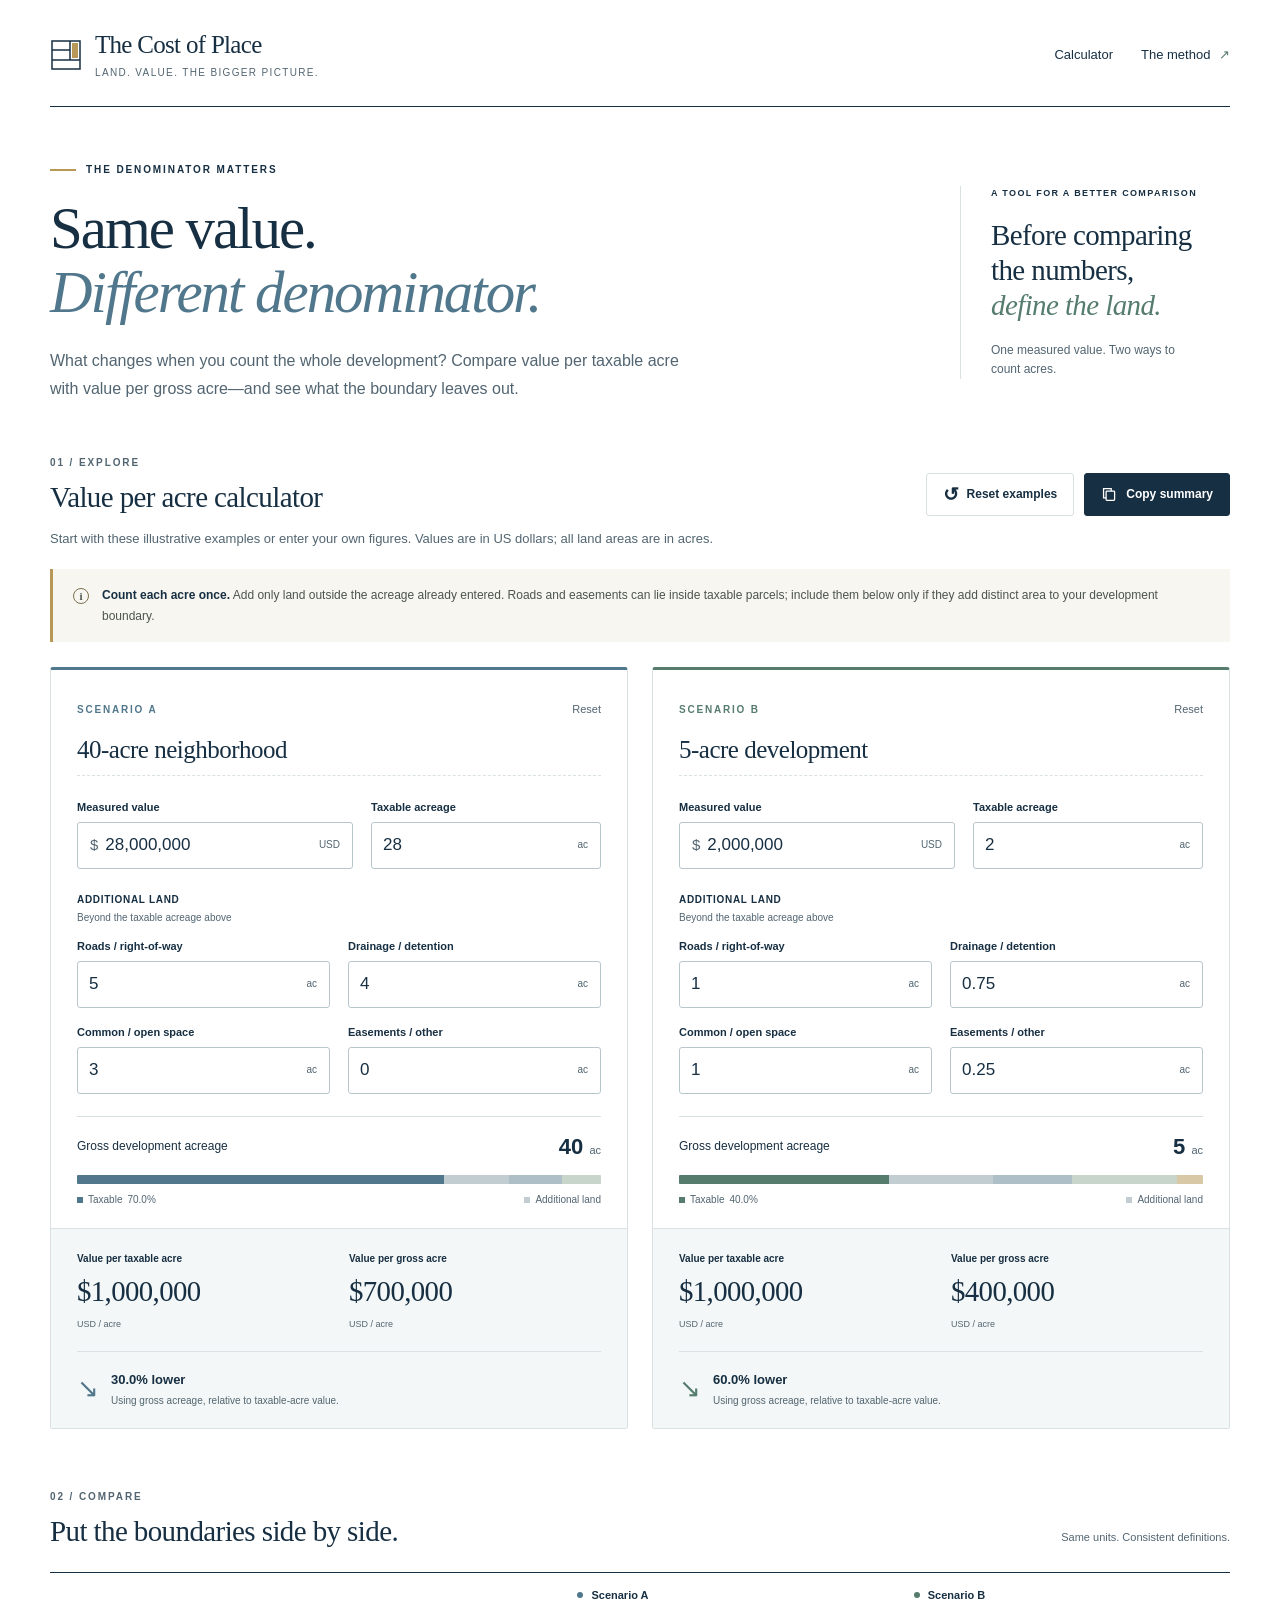
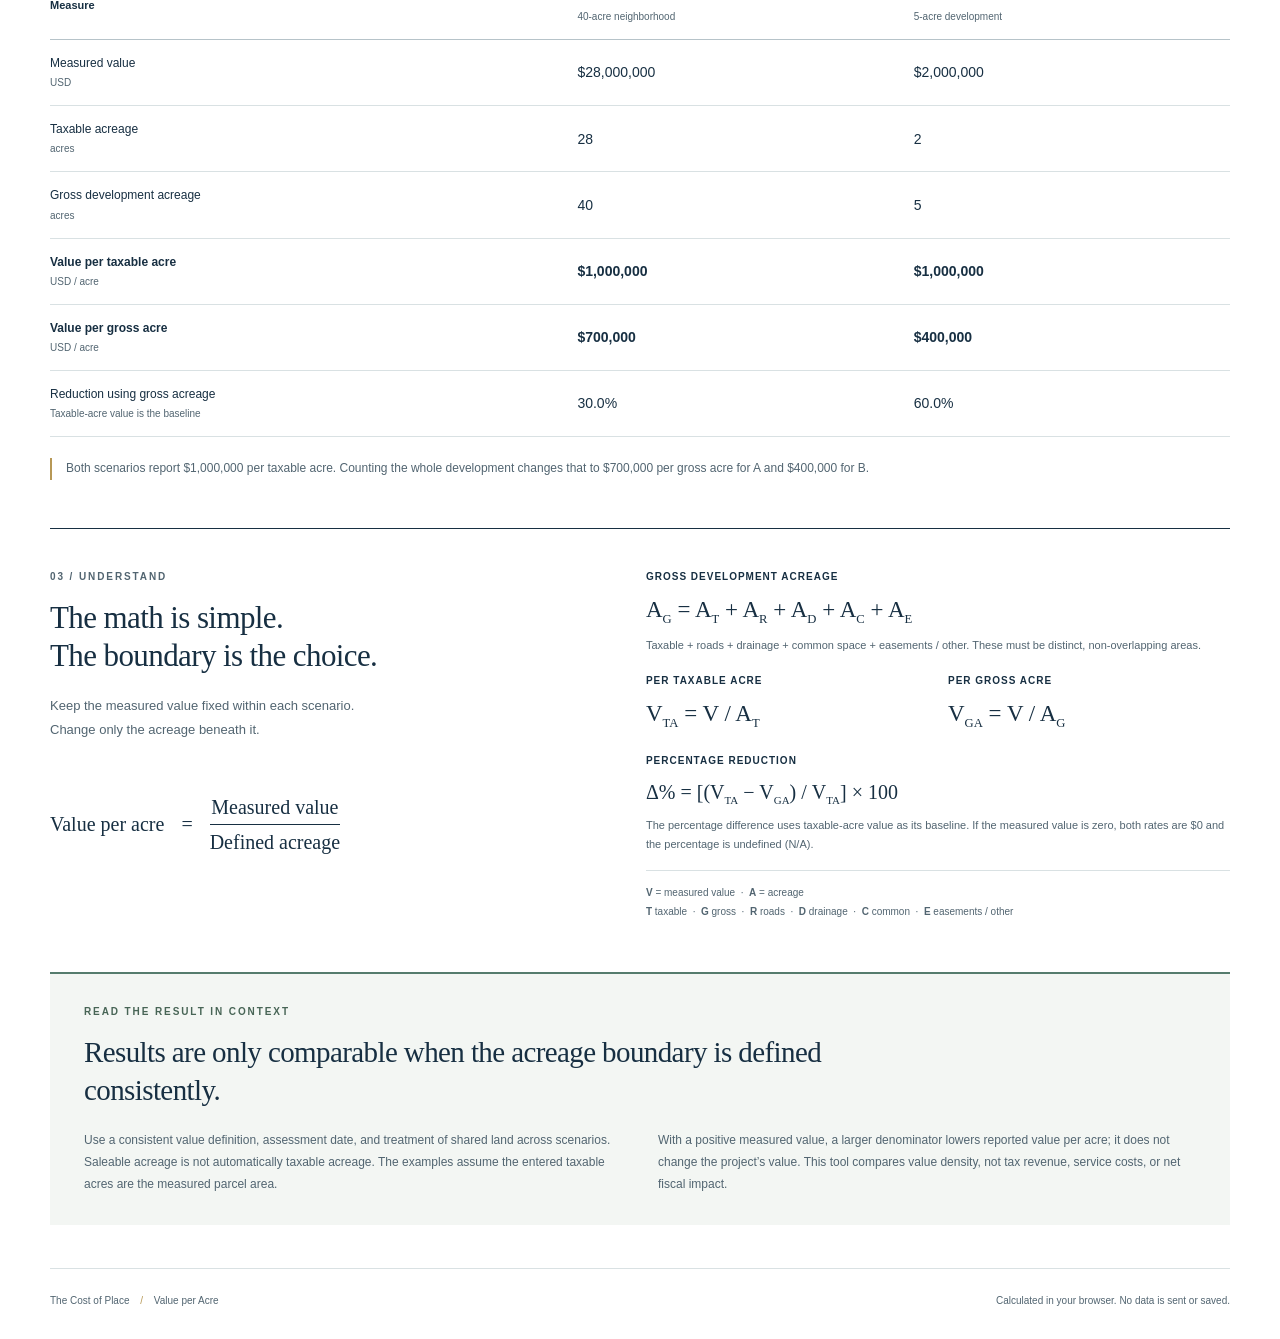
==== index.html @ 9e04745d "Publish Value per Acre calculator for The Citizen" ====
<!doctype html>
<html lang="en">
<head>
  <meta charset="utf-8">
  <meta name="viewport" content="width=device-width, initial-scale=1">
  <meta name="theme-color" content="#172f42">
  <meta name="description" content="Compare value per taxable acre and value per gross development acre. A transparent, two-scenario calculator from The Cost of Place.">
  <title>Value per Acre — The Cost of Place</title>
  <link rel="canonical" href="https://thecitizentx.github.io/value-per-acre/">
  <meta property="og:type" content="website">
  <meta property="og:title" content="Value per Acre — The Cost of Place">
  <meta property="og:description" content="Compare value per taxable acre with value per gross development acre. Same value. Different denominator.">
  <meta property="og:url" content="https://thecitizentx.github.io/value-per-acre/">
  <meta property="og:image" content="https://thecitizentx.github.io/value-per-acre/assets/value-per-acre-cta.png">
  <meta property="og:image:alt" content="Same value. Different denominator. Try the Value per Acre Calculator.">
  <meta name="twitter:card" content="summary_large_image">
  <link rel="icon" href="./favicon.svg" type="image/svg+xml">
  <link rel="stylesheet" href="./styles.css">
  <script src="./calculator.js" defer></script>
  <script src="./app.js" defer></script>
</head>
<body>
  <a class="skip-link" href="#calculator">Skip to calculator</a>
  <div class="page-shell">
    <header class="masthead">
      <a class="brand" href="#top" aria-label="The Cost of Place, top of page">
        <svg viewBox="0 0 32 32" width="32" height="32" aria-hidden="true"><path d="M2 2h28v28H2zM2 21h28M20 2v19M2 11h18" fill="none" stroke="currentColor" stroke-width="1.5"/><path d="M22 4h6v15h-6z" fill="#b79856"/></svg>
        <span>The Cost of Place<span class="brand-tagline">Land. Value. The bigger picture.</span></span>
      </a>
      <nav aria-label="Page navigation"><a href="#calculator">Calculator</a><a href="#method">The method <span aria-hidden="true">↗</span></a></nav>
    </header>

    <main id="top">
      <section class="intro" aria-labelledby="page-title">
        <div>
          <p class="eyebrow"><span class="gold-dash"></span> The denominator matters</p>
          <h1 id="page-title">Same value.<br><em>Different denominator.</em></h1>
          <p class="lede">What changes when you count the whole development? Compare value per taxable acre with value per gross acre—and see what the boundary leaves out.</p>
        </div>
        <aside class="intro-note">
          <span class="note-index">A tool for a better comparison</span>
          <p>Before comparing<br>the numbers,<br><em>define the land.</em></p>
          <span class="note-caption">One measured value. Two ways to count acres.</span>
        </aside>
      </section>

      <section id="calculator" aria-labelledby="calculator-title">
        <div class="section-heading">
          <div><p class="eyebrow">01 / Explore</p><h2 id="calculator-title">Value per acre calculator</h2></div>
          <div class="toolbar"><button class="button button-quiet" id="reset-all" type="button"><span aria-hidden="true">↺</span> Reset examples</button><button class="button button-primary" id="copy-summary" type="button"><svg viewBox="0 0 20 20" width="17" height="17" fill="none" stroke="currentColor" stroke-width="1.5" aria-hidden="true"><rect x="6" y="6" width="10" height="11" rx="1"/><path d="M12 6V3H3v11h3"/></svg> Copy summary</button></div>
        </div>
        <p class="section-description">Start with these illustrative examples or enter your own figures. Values are in US dollars; all land areas are in acres.</p>
        <div class="boundary-note" id="land-guidance"><span class="boundary-icon" aria-hidden="true">i</span><p><strong>Count each acre once.</strong> Add only land outside the acreage already entered. Roads and easements can lie inside taxable parcels; include them below only if they add distinct area to your development boundary.</p></div>
        <noscript><p class="noscript">Enable JavaScript to use the calculator. The formulas and methodology below remain available.</p></noscript>
        <div class="scenario-grid" id="scenarios"></div>
        <p class="status-line" id="action-status" role="status" aria-live="polite" aria-atomic="true"></p>
        <div class="manual-copy" id="manual-copy" hidden>
          <label for="summary-text">Your browser could not copy automatically. Select and copy this summary.</label>
          <textarea id="summary-text" rows="9" readonly></textarea>
          <button class="button button-quiet" id="close-copy" type="button">Close summary</button>
        </div>
        <p class="sr-only" id="calculation-status" role="status" aria-live="polite" aria-atomic="true"></p>
      </section>

      <section class="comparison-section" aria-labelledby="comparison-title">
        <div class="section-heading"><div><p class="eyebrow">02 / Compare</p><h2 id="comparison-title">Put the boundaries side by side.</h2></div><p class="small-note">Same units. Consistent definitions.</p></div>
        <div class="comparison-table-wrap" role="region" aria-label="Scenario comparison table" tabindex="0">
          <table class="comparison-table">
            <caption class="sr-only">Scenario inputs and calculated results, compared using the same metrics</caption>
            <thead><tr><th scope="col">Measure</th><th scope="col"><span class="scenario-dot dot-a" aria-hidden="true"></span> Scenario A<span id="compare-name-a" class="table-name"></span></th><th scope="col"><span class="scenario-dot dot-b" aria-hidden="true"></span> Scenario B<span id="compare-name-b" class="table-name"></span></th></tr></thead>
            <tbody>
              <tr><th scope="row">Measured value <span>USD</span></th><td data-compare="a-value">—</td><td data-compare="b-value">—</td></tr>
              <tr><th scope="row">Taxable acreage <span>acres</span></th><td data-compare="a-taxable">—</td><td data-compare="b-taxable">—</td></tr>
              <tr><th scope="row">Gross development acreage <span>acres</span></th><td data-compare="a-gross">—</td><td data-compare="b-gross">—</td></tr>
              <tr class="emphasis-row"><th scope="row">Value per taxable acre <span>USD / acre</span></th><td data-compare="a-taxableRate">—</td><td data-compare="b-taxableRate">—</td></tr>
              <tr class="emphasis-row"><th scope="row">Value per gross acre <span>USD / acre</span></th><td data-compare="a-grossRate">—</td><td data-compare="b-grossRate">—</td></tr>
              <tr><th scope="row">Reduction using gross acreage <span>Taxable-acre value is the baseline</span></th><td data-compare="a-reduction">—</td><td data-compare="b-reduction">—</td></tr>
            </tbody>
          </table>
        </div>
        <p class="comparison-reading" id="comparison-reading"></p>
      </section>

      <section class="method-section" id="method" aria-labelledby="method-title">
        <div class="method-intro"><p class="eyebrow">03 / Understand</p><h2 id="method-title">The math is simple.<br>The boundary is the choice.</h2><p>Keep the measured value fixed within each scenario. Change only the acreage beneath it.</p><div class="main-formula" aria-label="Value per acre equals measured value divided by defined acreage"><span>Value per acre</span><span aria-hidden="true">=</span><span class="fraction"><span>Measured value</span><span>Defined acreage</span></span></div></div>
        <div class="formula-list">
          <div class="formula-row"><h3>Gross development acreage</h3><p class="equation">A<sub>G</sub> = A<sub>T</sub> + A<sub>R</sub> + A<sub>D</sub> + A<sub>C</sub> + A<sub>E</sub></p><p>Taxable + roads + drainage + common space + easements / other. These must be distinct, non-overlapping areas.</p></div>
          <div class="formula-pair"><div class="formula-row"><h3>Per taxable acre</h3><p class="equation">V<sub>TA</sub> = V / A<sub>T</sub></p></div><div class="formula-row"><h3>Per gross acre</h3><p class="equation">V<sub>GA</sub> = V / A<sub>G</sub></p></div></div>
          <div class="formula-row"><h3>Percentage reduction</h3><p class="equation equation-percent">Δ% = [(V<sub>TA</sub> − V<sub>GA</sub>) / V<sub>TA</sub>] × 100</p><p>The percentage difference uses taxable-acre value as its baseline. If the measured value is zero, both rates are $0 and the percentage is undefined (N/A).</p></div>
          <p class="formula-key"><strong>V</strong> = measured value &nbsp;·&nbsp; <strong>A</strong> = acreage<br><strong>T</strong> taxable &nbsp;·&nbsp; <strong>G</strong> gross &nbsp;·&nbsp; <strong>R</strong> roads &nbsp;·&nbsp; <strong>D</strong> drainage &nbsp;·&nbsp; <strong>C</strong> common &nbsp;·&nbsp; <strong>E</strong> easements / other</p>
        </div>
      </section>

      <aside class="caveat" aria-labelledby="caveat-title"><p class="eyebrow">Read the result in context</p><h2 id="caveat-title">Results are only comparable when the acreage boundary is defined consistently.</h2><div class="caveat-columns"><p>Use a consistent value definition, assessment date, and treatment of shared land across scenarios. Saleable acreage is not automatically taxable acreage. The examples assume the entered taxable acres are the measured parcel area.</p><p>With a positive measured value, a larger denominator lowers reported value per acre; it does not change the project’s value. This tool compares value density, not tax revenue, service costs, or net fiscal impact.</p></div></aside>
    </main>
    <footer class="footer"><span>The Cost of Place <span class="footer-divider">/</span> Value per Acre</span><span>Calculated in your browser. No data is sent or saved.</span></footer>
  </div>

  <template id="scenario-template">
    <article class="scenario-card">
      <header class="scenario-header"><h3 class="scenario-label"></h3><button class="reset-scenario" type="button">Reset</button></header>
      <label class="sr-only name-label"></label><input class="scenario-name" type="text" maxlength="64" autocomplete="off" spellcheck="false">
      <fieldset><legend class="sr-only inputs-legend"></legend>
        <div class="primary-fields">
          <div class="field" data-field="value"><label>Measured value</label><div class="input-wrap"><span class="input-prefix" aria-hidden="true">$</span><input type="text" inputmode="decimal" autocomplete="off" spellcheck="false" maxlength="32" required><span class="input-unit" aria-hidden="true">USD</span></div><span class="field-error" hidden></span></div>
          <div class="field" data-field="taxable"><label>Taxable acreage</label><div class="input-wrap"><input type="text" inputmode="decimal" autocomplete="off" spellcheck="false" maxlength="32" required><span class="input-unit" aria-hidden="true">ac</span></div><span class="field-error" hidden></span></div>
        </div>
        <p class="additional-heading">Additional land <span>Beyond the taxable acreage above</span></p>
        <div class="additional-fields">
          <div class="field" data-field="roads"><label>Roads / right-of-way</label><div class="input-wrap"><input type="text" inputmode="decimal" autocomplete="off" spellcheck="false" maxlength="32" required><span class="input-unit" aria-hidden="true">ac</span></div><span class="field-error" hidden></span></div>
          <div class="field" data-field="drainage"><label>Drainage / detention</label><div class="input-wrap"><input type="text" inputmode="decimal" autocomplete="off" spellcheck="false" maxlength="32" required><span class="input-unit" aria-hidden="true">ac</span></div><span class="field-error" hidden></span></div>
          <div class="field" data-field="common"><label>Common / open space</label><div class="input-wrap"><input type="text" inputmode="decimal" autocomplete="off" spellcheck="false" maxlength="32" required><span class="input-unit" aria-hidden="true">ac</span></div><span class="field-error" hidden></span></div>
          <div class="field" data-field="easements"><label>Easements / other</label><div class="input-wrap"><input type="text" inputmode="decimal" autocomplete="off" spellcheck="false" maxlength="32" required><span class="input-unit" aria-hidden="true">ac</span></div><span class="field-error" hidden></span></div>
        </div>
      </fieldset>
      <div class="gross-total"><span>Gross development acreage</span><strong><output data-result="gross">—</output> <span>ac</span></strong></div>
      <div class="land-bar" role="img" aria-label="Acreage composition"></div>
      <div class="land-legend"><span><i class="legend-taxable" aria-hidden="true"></i>Taxable <output data-result="share">—</output></span><span><i class="legend-other" aria-hidden="true"></i>Additional land</span></div>
      <div class="results">
        <div class="rate-result"><h4>Value per taxable acre</h4><output data-result="taxableRate">—</output><span>USD / acre</span></div>
        <div class="rate-result"><h4>Value per gross acre</h4><output data-result="grossRate">—</output><span>USD / acre</span></div>
        <div class="reduction-result"><span class="reduction-arrow" aria-hidden="true">↘</span><p><strong data-result="reduction">—</strong><span data-result="explanation">Using gross development acreage</span></p></div>
      </div>
      <p class="scenario-validation" hidden>Correct the highlighted inputs to see this scenario’s results.</p>
    </article>
  </template>
</body>
</html>
---- styles.css ----
:root {
  color-scheme: light;
  --navy: #172f42;
  --muted: #526571;
  --blue: #50778b;
  --green: #557c6d;
  --gold: #b79856;
  --line: #d9e1e3;
  --soft: #f4f7f7;
  --error: #a13932;
  --serif: Georgia, "Times New Roman", serif;
  --sans: -apple-system, BlinkMacSystemFont, "Segoe UI", sans-serif;
}
* { box-sizing: border-box; }
html { scroll-behavior: smooth; scroll-padding-top: 28px; }
body { margin: 0; background: #fff; color: var(--navy); font: 15px/1.6 var(--sans); -webkit-font-smoothing: antialiased; }
button, input, textarea { font: inherit; }
button, a { -webkit-tap-highlight-color: transparent; }
button { cursor: pointer; }
button:disabled { cursor: not-allowed; opacity: .5; }
a { color: inherit; text-decoration-thickness: 1px; text-underline-offset: 4px; }
a:hover { color: var(--blue); }
:focus-visible { outline: 3px solid var(--blue); outline-offset: 4px; }
[hidden] { display: none !important; }
h1, h2, h3, h4, p { margin: 0; }
svg { flex-shrink: 0; }
.page-shell { width: min(1180px, calc(100% - 96px)); margin: 0 auto; }
.sr-only { position: absolute; width: 1px; height: 1px; padding: 0; margin: -1px; overflow: hidden; clip-path: inset(50%); white-space: nowrap; border: 0; }
.skip-link { position: fixed; left: 12px; top: -100px; z-index: 10; padding: 10px 18px; background: var(--navy); color: white; }
.skip-link:focus { top: 12px; }
.masthead { display: flex; align-items: center; justify-content: space-between; gap: 24px; padding: 30px 0 26px; border-bottom: 1px solid var(--navy); }
.brand { display: inline-flex; gap: 13px; align-items: center; text-decoration: none; font: 25px/1.2 var(--serif); letter-spacing: -.7px; }
.brand-tagline { display: block; margin-top: 6px; color: var(--muted); font: 10px/1.4 var(--sans); letter-spacing: 1.35px; text-transform: uppercase; }
nav { display: flex; gap: 28px; font-size: 13px; }
nav a { text-decoration: none; }
nav a:hover { text-decoration: underline; }
nav span { padding-left: 5px; color: var(--green); }
.intro { display: grid; grid-template-columns: 1fr 270px; gap: 60px; padding: 55px 0 52px; }
.eyebrow { font-size: 10px; font-weight: 700; letter-spacing: 1.9px; text-transform: uppercase; }
.intro .eyebrow { display: flex; align-items: center; gap: 10px; margin-bottom: 19px; }
.gold-dash { width: 26px; height: 2px; background: var(--gold); }
h1 { font: normal clamp(42px, 4.6vw, 61px)/1.09 var(--serif); letter-spacing: -2px; }
h1 em { font-weight: normal; color: var(--blue); }
.lede { max-width: 650px; color: var(--muted); font-size: 16px; line-height: 1.75; margin-top: 22px; }
.intro-note { border-left: 1px solid var(--line); padding-left: 30px; align-self: center; }
.note-index { display: block; font-size: 9px; text-transform: uppercase; letter-spacing: 1.35px; font-weight: 700; }
.intro-note p { margin: 17px 0; font: 29px/1.22 var(--serif); letter-spacing: -.6px; }
.intro-note em { color: var(--green); }
.note-caption { color: var(--muted); display: block; max-width: 190px; font-size: 12px; line-height: 1.6; }
.section-heading { display: flex; align-items: end; justify-content: space-between; gap: 24px; }
.section-heading .eyebrow { color: var(--muted); margin-bottom: 8px; }
h2 { font: normal 29px/1.25 var(--serif); letter-spacing: -.6px; }
.toolbar { display: flex; flex-wrap: wrap; justify-content: flex-end; gap: 10px; }
.button { min-height: 43px; padding: 10px 16px; border: 1px solid var(--line); border-radius: 3px; font-size: 12px; font-weight: 600; display: inline-flex; align-items: center; justify-content: center; gap: 8px; line-height: 1.4; transition: background-color .15s; }
.button-primary { color: #fff; background: var(--navy); border-color: var(--navy); }
.button-primary:hover:not(:disabled) { background: #2b4b60; }
.button-quiet { background: white; color: var(--navy); }
.button-quiet:hover { background: var(--soft); }
.button-quiet > span { font-size: 19px; line-height: 1; }
.section-description { color: var(--muted); font-size: 13px; margin: 13px 0 20px; }
.boundary-note { background: #f7f6f0; display: flex; gap: 13px; padding: 16px 20px; border-left: 3px solid var(--gold); margin-bottom: 25px; font-size: 12px; line-height: 1.7; color: #4c544f; }
.boundary-note strong { color: var(--navy); }
.boundary-icon { flex: 0 0 16px; height: 16px; margin-top: 3px; display: inline-flex; align-items: center; justify-content: center; border: 1px solid #7b704f; border-radius: 50%; font: bold 11px/1 var(--serif); }
.scenario-grid { display: grid; grid-template-columns: repeat(2, minmax(0, 1fr)); gap: 24px; }
.scenario-card { --accent: var(--blue); min-width: 0; border: 1px solid var(--line); border-top: 3px solid var(--accent); padding: 24px 26px 0; border-radius: 3px; }
.scenario-card[data-scenario="b"] { --accent: var(--green); }
.scenario-header { display: flex; justify-content: space-between; align-items: center; }
.scenario-label { color: var(--accent); font-size: 10px; font-weight: 750; letter-spacing: 1.8px; text-transform: uppercase; }
.reset-scenario { color: var(--muted); padding: 6px 8px; margin-right: -8px; border: 0; border-radius: 2px; background: transparent; font-size: 11px; min-height: 32px; }
.reset-scenario:hover { color: var(--navy); background: var(--soft); }
.scenario-name { width: 100%; padding: 4px 0 8px; border: 0; border-bottom: 1px dashed var(--line); border-radius: 0; color: var(--navy); background: white; font: 25px/1.3 var(--serif); letter-spacing: -.5px; margin: 4px 0 24px; text-overflow: ellipsis; }
.scenario-name:hover { border-bottom-color: var(--accent); }
fieldset { padding: 0; margin: 0; border: 0; min-width: 0; }
.primary-fields { display: grid; grid-template-columns: 1.2fr 1fr; gap: 18px; }
.additional-fields { display: grid; grid-template-columns: repeat(2, minmax(0, 1fr)); gap: 17px 18px; }
.field { min-width: 0; }
.field label { display: block; margin-bottom: 7px; font-size: 11px; line-height: 1.4; font-weight: 600; }
.input-wrap { display: flex; align-items: center; min-width: 0; border: 1px solid #b8c7cd; border-radius: 3px; background: #fff; }
.input-wrap:focus-within { border-color: var(--accent); outline: 2px solid var(--accent); outline-offset: 1px; }
.input-wrap input { border: 0; outline: 0; background: transparent; color: var(--navy); width: 100%; min-width: 0; padding: 10px 11px; font-size: 17px; line-height: 1.45; font-variant-numeric: tabular-nums; }
.input-prefix { padding-left: 12px; font-size: 15px; color: var(--muted); }
.input-prefix + input { padding-left: 7px; }
.input-unit { padding-right: 12px; color: var(--muted); font-size: 10px; flex: 0 0 auto; }
.input-wrap:has([aria-invalid="true"]) { border-color: var(--error); background: #fff9f8; }
.field-error { display: block; color: var(--error); font-size: 11px; margin-top: 6px; line-height: 1.45; }
.additional-heading { margin: 23px 0 13px; font-size: 10px; font-weight: 650; letter-spacing: .7px; text-transform: uppercase; }
.additional-heading span { display: block; margin-top: 2px; font-size: 10px; color: var(--muted); font-weight: 400; text-transform: none; letter-spacing: 0; }
.gross-total { display: flex; justify-content: space-between; align-items: center; gap: 12px; border-top: 1px solid var(--line); margin-top: 22px; padding: 17px 0 15px; font-size: 12px; }
.gross-total strong { font-size: 22px; line-height: 1.2; white-space: nowrap; font-variant-numeric: tabular-nums; }
.gross-total strong span { font-size: 11px; font-weight: normal; color: var(--muted); }
.land-bar { display: flex; height: 9px; overflow: hidden; background: #e8edee; border-radius: 1px; }
.land-segment { height: 100%; }
.segment-taxable { background: var(--accent); }
.segment-roads { background: #c1cdd0; }
.segment-drainage { background: #aebfc7; }
.segment-common { background: #c8d5ca; }
.segment-easements { background: #d8c8a5; }
.land-legend { display: flex; justify-content: space-between; flex-wrap: wrap; gap: 5px 14px; font-size: 10px; color: var(--muted); margin: 8px 0 20px; }
.land-legend > span { display: flex; align-items: center; gap: 5px; }
.land-legend i { display: inline-block; height: 6px; width: 6px; }
.legend-taxable { background: var(--accent); }
.legend-other { background: #c1cdd0; }
.results { display: grid; grid-template-columns: repeat(2, minmax(0, 1fr)); column-gap: 20px; background: var(--soft); margin: 0 -26px; padding: 22px 26px 20px; border-top: 1px solid var(--line); border-radius: 0 0 3px 3px; }
.rate-result h4 { font-size: 10px; font-weight: 600; margin-bottom: 7px; }
.rate-result output { display: block; font: normal clamp(24px, 2.25vw, 30px)/1.25 var(--serif); letter-spacing: -.6px; font-variant-numeric: tabular-nums; overflow-wrap: anywhere; }
.rate-result > span { font-size: 9px; color: var(--muted); }
.reduction-result { display: flex; align-items: center; gap: 12px; grid-column: 1 / -1; margin-top: 17px; border-top: 1px solid var(--line); padding-top: 15px; }
.reduction-arrow { font-size: 26px; color: var(--accent); line-height: 1; }
.reduction-result strong { font-size: 13px; font-weight: 700; }
.reduction-result p > span { display: block; font-size: 10px; color: var(--muted); line-height: 1.5; margin-top: 2px; }
.scenario-validation { color: var(--error); font-size: 12px; padding: 15px 0; }
.status-line { min-height: 22px; margin-top: 10px; font-size: 12px; color: var(--green); }
.manual-copy { margin-top: 12px; padding: 18px; border: 1px solid var(--line); background: var(--soft); }
.manual-copy label { display: block; font-size: 13px; margin-bottom: 12px; }
.manual-copy textarea { width: 100%; resize: vertical; color: var(--navy); background: white; border: 1px solid var(--line); padding: 12px; margin-bottom: 10px; font-size: 14px; }
.comparison-section { padding: 28px 0 48px; }
.small-note { color: var(--muted); font-size: 11px; padding-bottom: 3px; }
.comparison-table-wrap { width: 100%; overflow-x: auto; margin-top: 23px; }
.comparison-table { width: 100%; border-collapse: collapse; text-align: left; table-layout: fixed; }
.comparison-table th, .comparison-table td { padding: 14px 20px; border-bottom: 1px solid var(--line); vertical-align: middle; }
.comparison-table th:first-child { padding-left: 0; width: 43%; }
.comparison-table th:last-child, .comparison-table td:last-child { padding-right: 0; }
.comparison-table thead th { border-top: 1px solid var(--navy); border-bottom-color: #b6c3c9; font-size: 11px; font-weight: 650; }
.comparison-table tbody th { font-size: 12px; font-weight: 500; }
.comparison-table tbody th span { display: block; font-size: 10px; color: var(--muted); font-weight: normal; margin-top: 2px; }
.comparison-table td { font-size: 14px; font-variant-numeric: tabular-nums; overflow-wrap: anywhere; }
.table-name { display: block; margin-top: 4px; color: var(--muted); font-size: 10px; font-weight: 400; overflow-wrap: anywhere; }
.scenario-dot { display: inline-block; height: 6px; width: 6px; margin-right: 5px; border-radius: 50%; vertical-align: 1px; }
.dot-a { background: var(--blue); }
.dot-b { background: var(--green); }
.comparison-table .emphasis-row th { font-weight: 650; }
.emphasis-row td { color: var(--navy); font-weight: 650; }
.comparison-reading { border-left: 2px solid var(--gold); padding-left: 14px; margin-top: 21px; color: var(--muted); font-size: 12px; line-height: 1.8; max-width: 850px; }
.method-section { padding: 40px 0 43px; border-top: 1px solid var(--navy); display: grid; grid-template-columns: 1fr 1.1fr; gap: 65px; }
.method-intro .eyebrow { margin-bottom: 14px; color: var(--muted); }
.method-intro h2 { font-size: 31px; line-height: 1.25; }
.method-intro > p:not(.eyebrow) { font-size: 13px; line-height: 1.8; color: var(--muted); max-width: 330px; margin-top: 18px; }
.main-formula { display: flex; align-items: center; gap: 17px; margin-top: 27px; padding: 22px 0; font: 20px/1.3 var(--serif); }
.fraction { display: inline-flex; flex-direction: column; text-align: center; }
.fraction > span { padding: 4px 0; }
.fraction > span:first-child { border-bottom: 1px solid var(--navy); }
.formula-row h3 { font-size: 10px; text-transform: uppercase; letter-spacing: 1px; font-weight: 650; }
.formula-row p:not(.equation) { color: var(--muted); font-size: 11px; line-height: 1.7; }
.equation { margin: 8px 0; font: 23px/1.5 var(--serif); }
.equation sub { font-size: .55em; }
.equation-percent { font-size: 20px; }
.formula-pair { display: grid; grid-template-columns: 1fr 1fr; gap: 20px; padding: 18px 0 12px; }
.formula-key { font-size: 10px; line-height: 1.9; color: var(--muted); border-top: 1px solid var(--line); margin-top: 17px; padding-top: 12px; }
.caveat { padding: 30px 34px; background: #f3f6f3; border-top: 2px solid var(--green); margin: 8px 0 43px; }
.caveat .eyebrow { color: #486556; margin-bottom: 14px; }
.caveat h2 { max-width: 820px; font-size: 29px; line-height: 1.3; }
.caveat-columns { display: grid; grid-template-columns: repeat(2, minmax(0, 1fr)); gap: 36px; margin-top: 19px; color: var(--muted); font-size: 12px; line-height: 1.85; }
.footer { display: flex; align-items: center; justify-content: space-between; gap: 20px; border-top: 1px solid var(--line); padding: 24px 0 30px; font-size: 10px; color: var(--muted); }
.footer-divider { margin: 0 8px; color: var(--gold); }
.noscript { padding: 20px; color: var(--error); border: 1px solid var(--error); margin-bottom: 20px; }
@media (min-width: 1400px) { .intro { padding-top: 66px; padding-bottom: 61px; } }
@media (max-width: 1000px) {
  .page-shell { width: calc(100% - 56px); }
  .intro { grid-template-columns: 1fr 215px; gap: 35px; }
  .intro-note { padding-left: 25px; }
  .intro-note p { font-size: 26px; }
  .scenario-grid { gap: 18px; }
  .scenario-card { padding: 21px 20px 0; }
  .results { margin-left: -20px; margin-right: -20px; padding: 20px; column-gap: 14px; }
  .primary-fields { grid-template-columns: 1fr; gap: 15px; }
  .additional-fields { gap: 15px 12px; }
  .field label { font-size: 10px; min-height: 28px; display: flex; align-items: end; }
  .primary-fields .field label { min-height: 0; }
  .method-section { gap: 35px; }
  .main-formula { font-size: 18px; gap: 11px; }
}
@media (max-width: 760px) {
  .page-shell { width: calc(100% - 36px); }
  .masthead { padding: 23px 0; }
  .brand { font-size: 22px; }
  .brand-tagline { font-size: 8px; letter-spacing: 1.1px; }
  nav { gap: 15px; font-size: 11px; }
  nav a:first-child { display: none; }
  .intro { grid-template-columns: 1fr; padding: 38px 0 36px; gap: 0; }
  h1 { font-size: clamp(38px, 7.5vw, 56px); letter-spacing: -1.4px; }
  .lede { font-size: 14px; }
  .intro-note { display: none; }
  h2 { font-size: 26px; }
  .section-heading { align-items: flex-start; flex-direction: column; gap: 17px; }
  .toolbar { justify-content: flex-start; }
  .section-description { font-size: 12px; }
  .boundary-note { padding: 14px; font-size: 11px; }
  .scenario-grid { grid-template-columns: 1fr; gap: 24px; }
  .scenario-card { padding: 20px 22px 0; }
  .scenario-name { font-size: 27px; }
  .primary-fields { grid-template-columns: 1.25fr 1fr; gap: 16px; }
  .additional-fields { gap: 17px 16px; }
  .field label { min-height: 0; font-size: 11px; display: block; }
  .results { margin-left: -22px; margin-right: -22px; padding: 21px 22px; }
  .rate-result output { font-size: 29px; }
  .rate-result h4 { font-size: 11px; }
  .small-note { display: none; }
  .comparison-section { padding: 22px 0 35px; }
  .comparison-table th, .comparison-table td { padding: 12px 10px; }
  .comparison-table th:first-child { width: 40%; }
  .comparison-table tbody th { font-size: 11px; }
  .comparison-table td { font-size: 12px; }
  .comparison-table thead th { font-size: 10px; }
  .table-name { font-size: 9px; }
  .method-section { grid-template-columns: 1fr; padding: 30px 0; gap: 28px; }
  .method-intro h2 { font-size: 29px; }
  .method-intro > p:not(.eyebrow) { max-width: 450px; }
  .main-formula { margin-top: 17px; padding: 12px 0 0; font-size: 21px; }
  .formula-list { border-top: 1px solid var(--line); padding-top: 25px; }
  .caveat { margin-bottom: 28px; padding: 24px; }
  .caveat h2 { font-size: 25px; }
  .caveat-columns { grid-template-columns: 1fr; gap: 13px; }
  .footer { flex-direction: column; align-items: flex-start; gap: 9px; }
}
@media (max-width: 390px) {
  .page-shell { width: calc(100% - 28px); }
  .brand { font-size: 20px; gap: 9px; }
  .brand svg { width: 27px; height: 27px; }
  nav { font-size: 10px; }
  h1 { font-size: 36px; }
  .scenario-card { padding-left: 17px; padding-right: 17px; }
  .primary-fields { grid-template-columns: 1fr; }
  .additional-fields { column-gap: 12px; }
  .field label { font-size: 10px; }
  .results { margin-left: -17px; margin-right: -17px; padding-left: 17px; padding-right: 17px; }
  .rate-result output { font-size: 24px; }
  .rate-result h4 { font-size: 10px; }
  .gross-total { font-size: 11px; }
  .main-formula { font-size: 19px; gap: 11px; }
  .equation { font-size: 22px; }
  .equation-percent { font-size: 18px; }
  .comparison-table th, .comparison-table td { padding-left: 7px; padding-right: 7px; }
}
@media (prefers-reduced-motion: reduce) { html { scroll-behavior: auto; } *, *::before, *::after { transition: none !important; } }
@media print {
  .page-shell { width: 100%; }
  nav, .toolbar, .reset-scenario, .status-line, .manual-copy, .skip-link { display: none; }
  .intro { padding: 22px 0; }
  .intro-note { display: none; }
  .scenario-grid { grid-template-columns: 1fr 1fr; }
  .scenario-card, .method-section, .caveat { break-inside: avoid; }
  .scenario-name, .input-wrap { border-color: #aaa; }
  .comparison-section { padding-top: 15px; }
  .footer { padding-bottom: 0; }
}
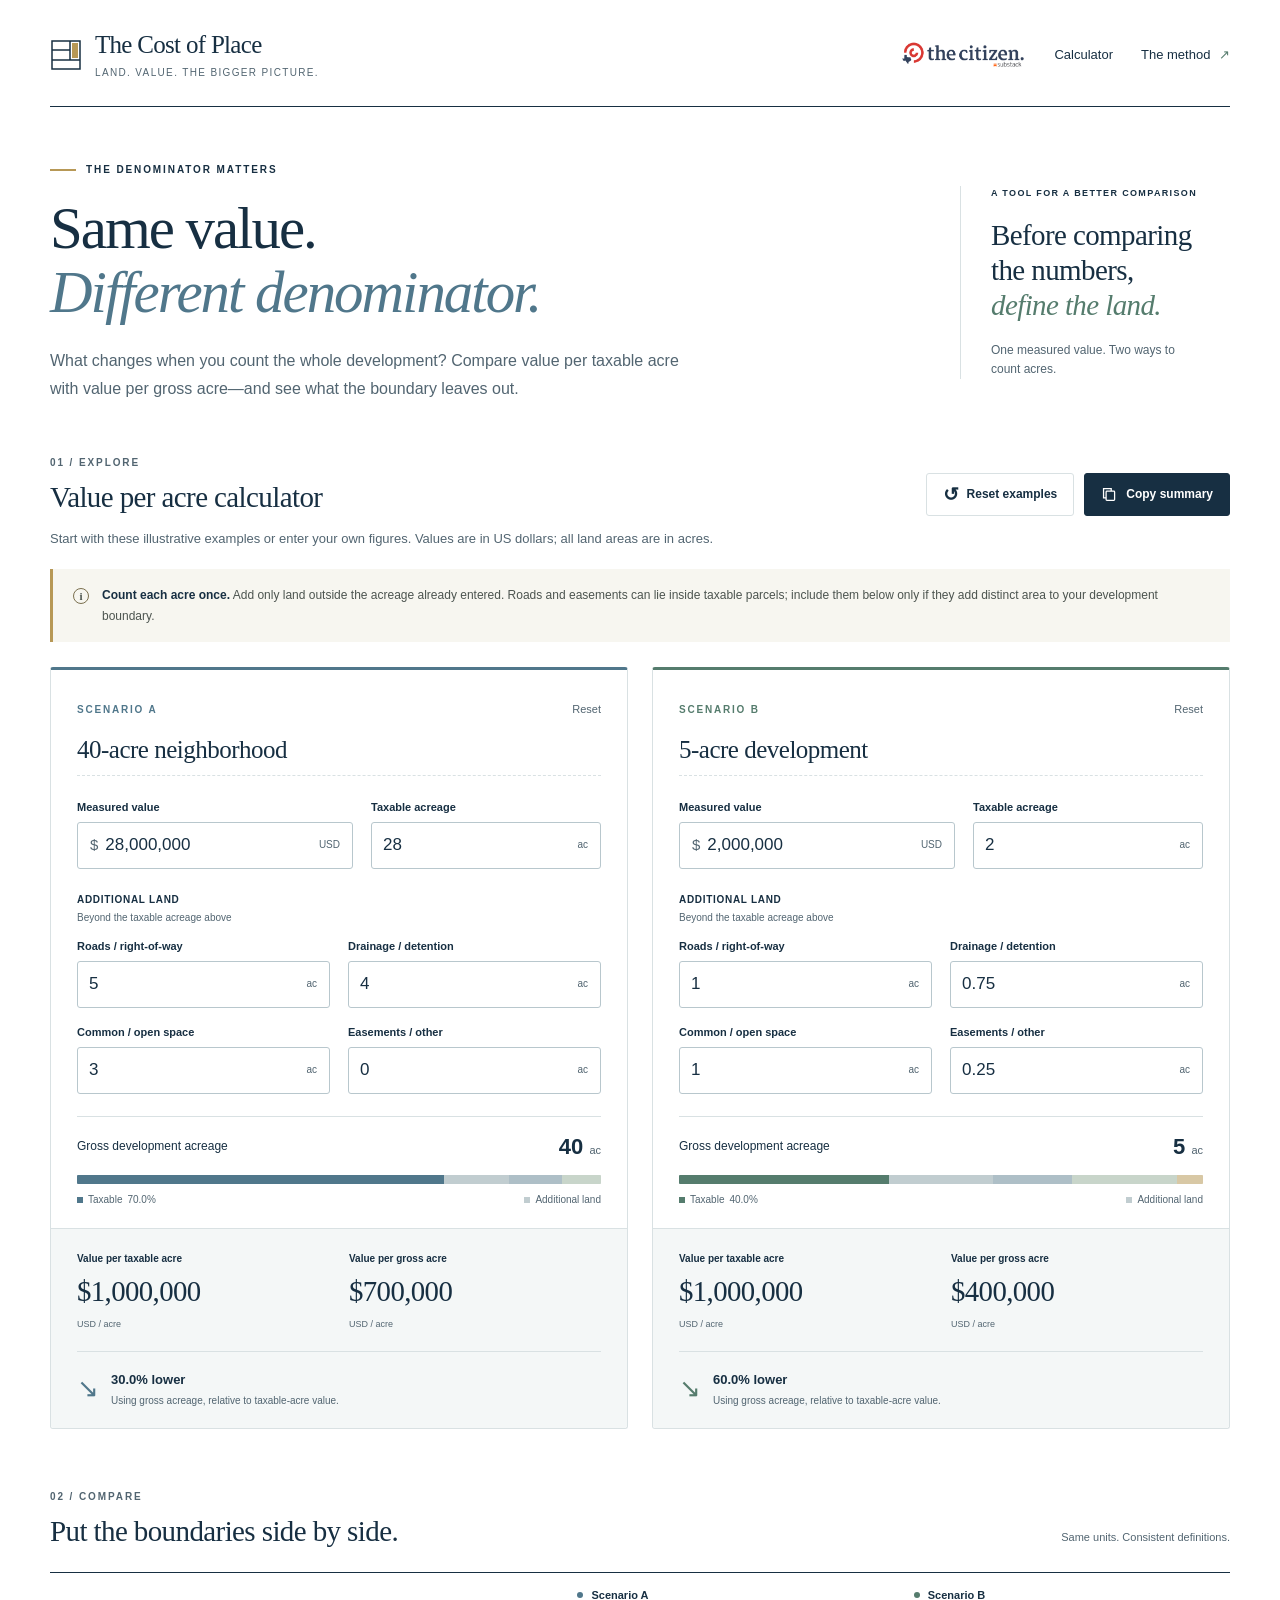
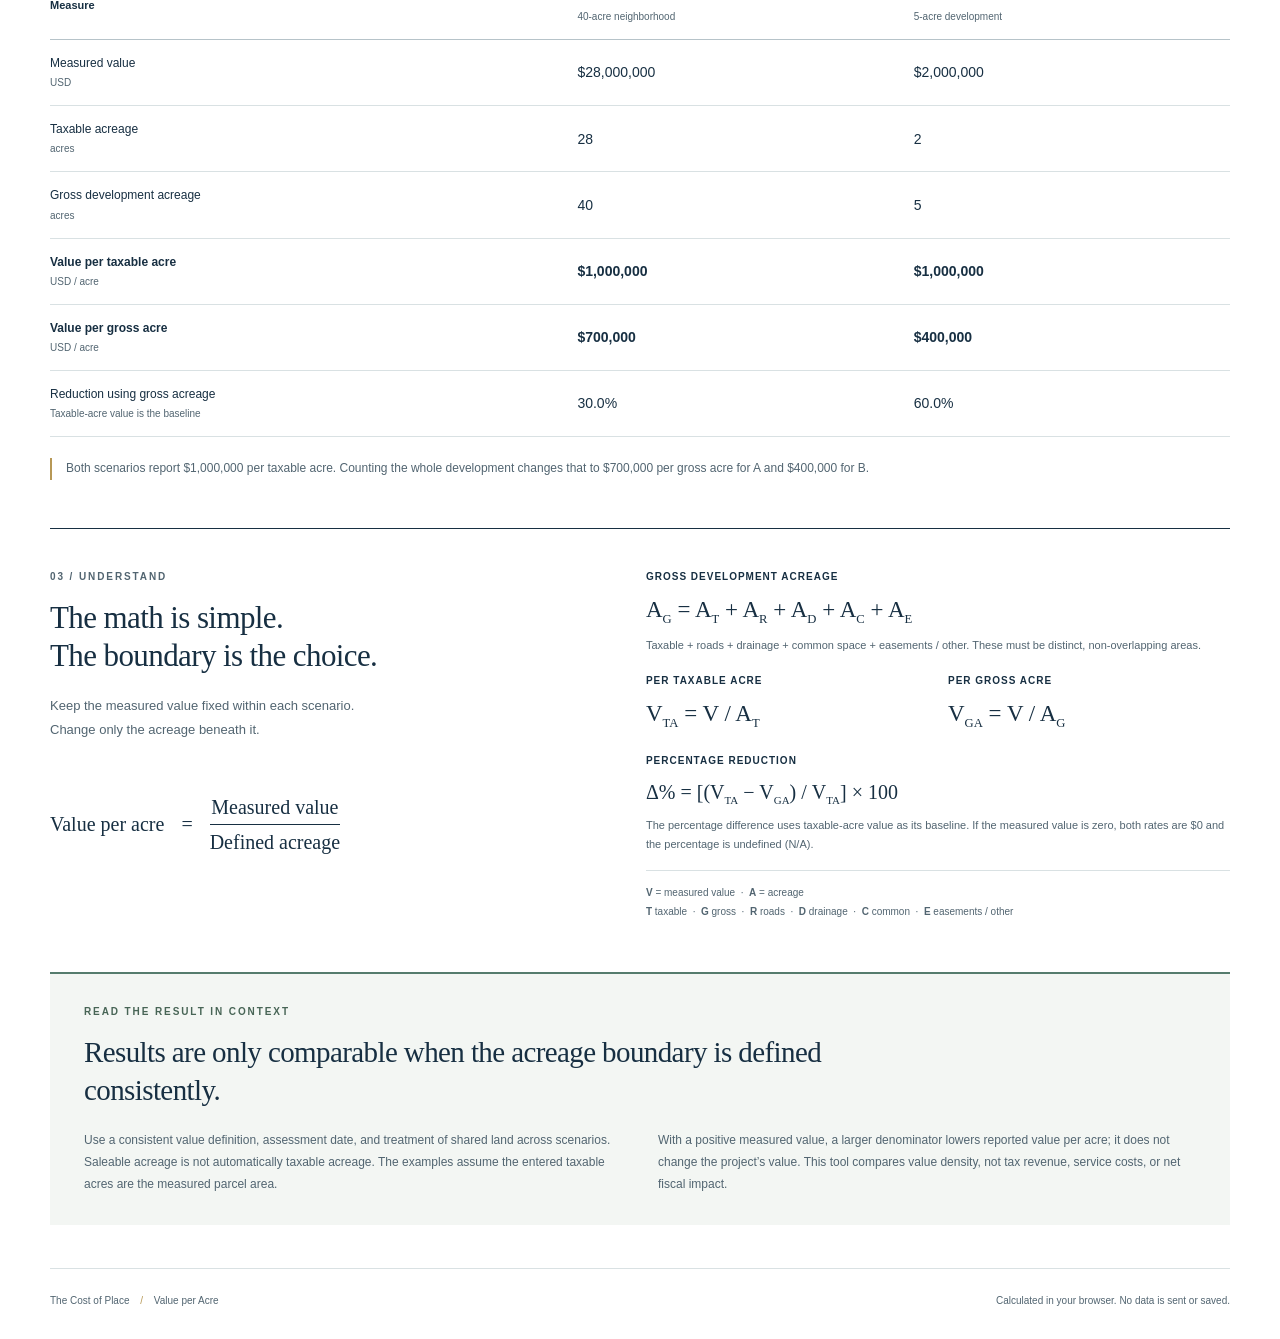
==== commit 9fb19f11: "Add Citizen logo and use the Citizen custom-domain URL" ====
--- a/index.html
+++ b/index.html
@@ -6,12 +6,12 @@
   <meta name="theme-color" content="#172f42">
   <meta name="description" content="Compare value per taxable acre and value per gross development acre. A transparent, two-scenario calculator from The Cost of Place.">
   <title>Value per Acre — The Cost of Place</title>
-  <link rel="canonical" href="https://thecitizentx.github.io/value-per-acre/">
+  <link rel="canonical" href="https://visuals.thecitizentx.com/value-per-acre/">
   <meta property="og:type" content="website">
   <meta property="og:title" content="Value per Acre — The Cost of Place">
   <meta property="og:description" content="Compare value per taxable acre with value per gross development acre. Same value. Different denominator.">
-  <meta property="og:url" content="https://thecitizentx.github.io/value-per-acre/">
-  <meta property="og:image" content="https://thecitizentx.github.io/value-per-acre/assets/value-per-acre-cta.png">
+  <meta property="og:url" content="https://visuals.thecitizentx.com/value-per-acre/">
+  <meta property="og:image" content="https://visuals.thecitizentx.com/value-per-acre/assets/value-per-acre-cta.png">
   <meta property="og:image:alt" content="Same value. Different denominator. Try the Value per Acre Calculator.">
   <meta name="twitter:card" content="summary_large_image">
   <link rel="icon" href="./favicon.svg" type="image/svg+xml">
@@ -27,7 +27,13 @@
         <svg viewBox="0 0 32 32" width="32" height="32" aria-hidden="true"><path d="M2 2h28v28H2zM2 21h28M20 2v19M2 11h18" fill="none" stroke="currentColor" stroke-width="1.5"/><path d="M22 4h6v15h-6z" fill="#b79856"/></svg>
         <span>The Cost of Place<span class="brand-tagline">Land. Value. The bigger picture.</span></span>
       </a>
-      <nav aria-label="Page navigation"><a href="#calculator">Calculator</a><a href="#method">The method <span aria-hidden="true">↗</span></a></nav>
+      <nav aria-label="Page navigation">
+        <a class="citizen-link" href="https://thecitizentexas.substack.com/?utm_campaign=profile_chips" target="_blank" rel="noopener noreferrer" aria-label="The Citizen on Substack (opens in a new tab)">
+          <img src="./assets/the-citizen-substack.png" width="3355" height="800" alt="The Citizen on Substack">
+        </a>
+        <a href="#calculator">Calculator</a>
+        <a href="#method">The method <span aria-hidden="true">↗</span></a>
+      </nav>
     </header>
 
     <main id="top">
--- a/styles.css
+++ b/styles.css
@@ -31,10 +31,12 @@
 .masthead { display: flex; align-items: center; justify-content: space-between; gap: 24px; padding: 30px 0 26px; border-bottom: 1px solid var(--navy); }
 .brand { display: inline-flex; gap: 13px; align-items: center; text-decoration: none; font: 25px/1.2 var(--serif); letter-spacing: -.7px; }
 .brand-tagline { display: block; margin-top: 6px; color: var(--muted); font: 10px/1.4 var(--sans); letter-spacing: 1.35px; text-transform: uppercase; }
-nav { display: flex; gap: 28px; font-size: 13px; }
+nav { display: flex; align-items: center; gap: 28px; font-size: 13px; }
 nav a { text-decoration: none; }
 nav a:hover { text-decoration: underline; }
 nav span { padding-left: 5px; color: var(--green); }
+.citizen-link { display: inline-flex; align-items: center; flex-shrink: 0; min-height: 36px; }
+.citizen-link img { display: block; width: 124px; height: auto; }
 .intro { display: grid; grid-template-columns: 1fr 270px; gap: 60px; padding: 55px 0 52px; }
 .eyebrow { font-size: 10px; font-weight: 700; letter-spacing: 1.9px; text-transform: uppercase; }
 .intro .eyebrow { display: flex; align-items: center; gap: 10px; margin-bottom: 19px; }
@@ -171,11 +173,12 @@
 }
 @media (max-width: 760px) {
   .page-shell { width: calc(100% - 36px); }
-  .masthead { padding: 23px 0; }
+  .masthead { padding: 23px 0; flex-wrap: wrap; gap: 17px; }
   .brand { font-size: 22px; }
   .brand-tagline { font-size: 8px; letter-spacing: 1.1px; }
-  nav { gap: 15px; font-size: 11px; }
-  nav a:first-child { display: none; }
+  nav { width: 100%; gap: 20px; font-size: 11px; }
+  .citizen-link { margin-right: auto; }
+  .citizen-link img { width: 116px; }
   .intro { grid-template-columns: 1fr; padding: 38px 0 36px; gap: 0; }
   h1 { font-size: clamp(38px, 7.5vw, 56px); letter-spacing: -1.4px; }
   .lede { font-size: 14px; }
